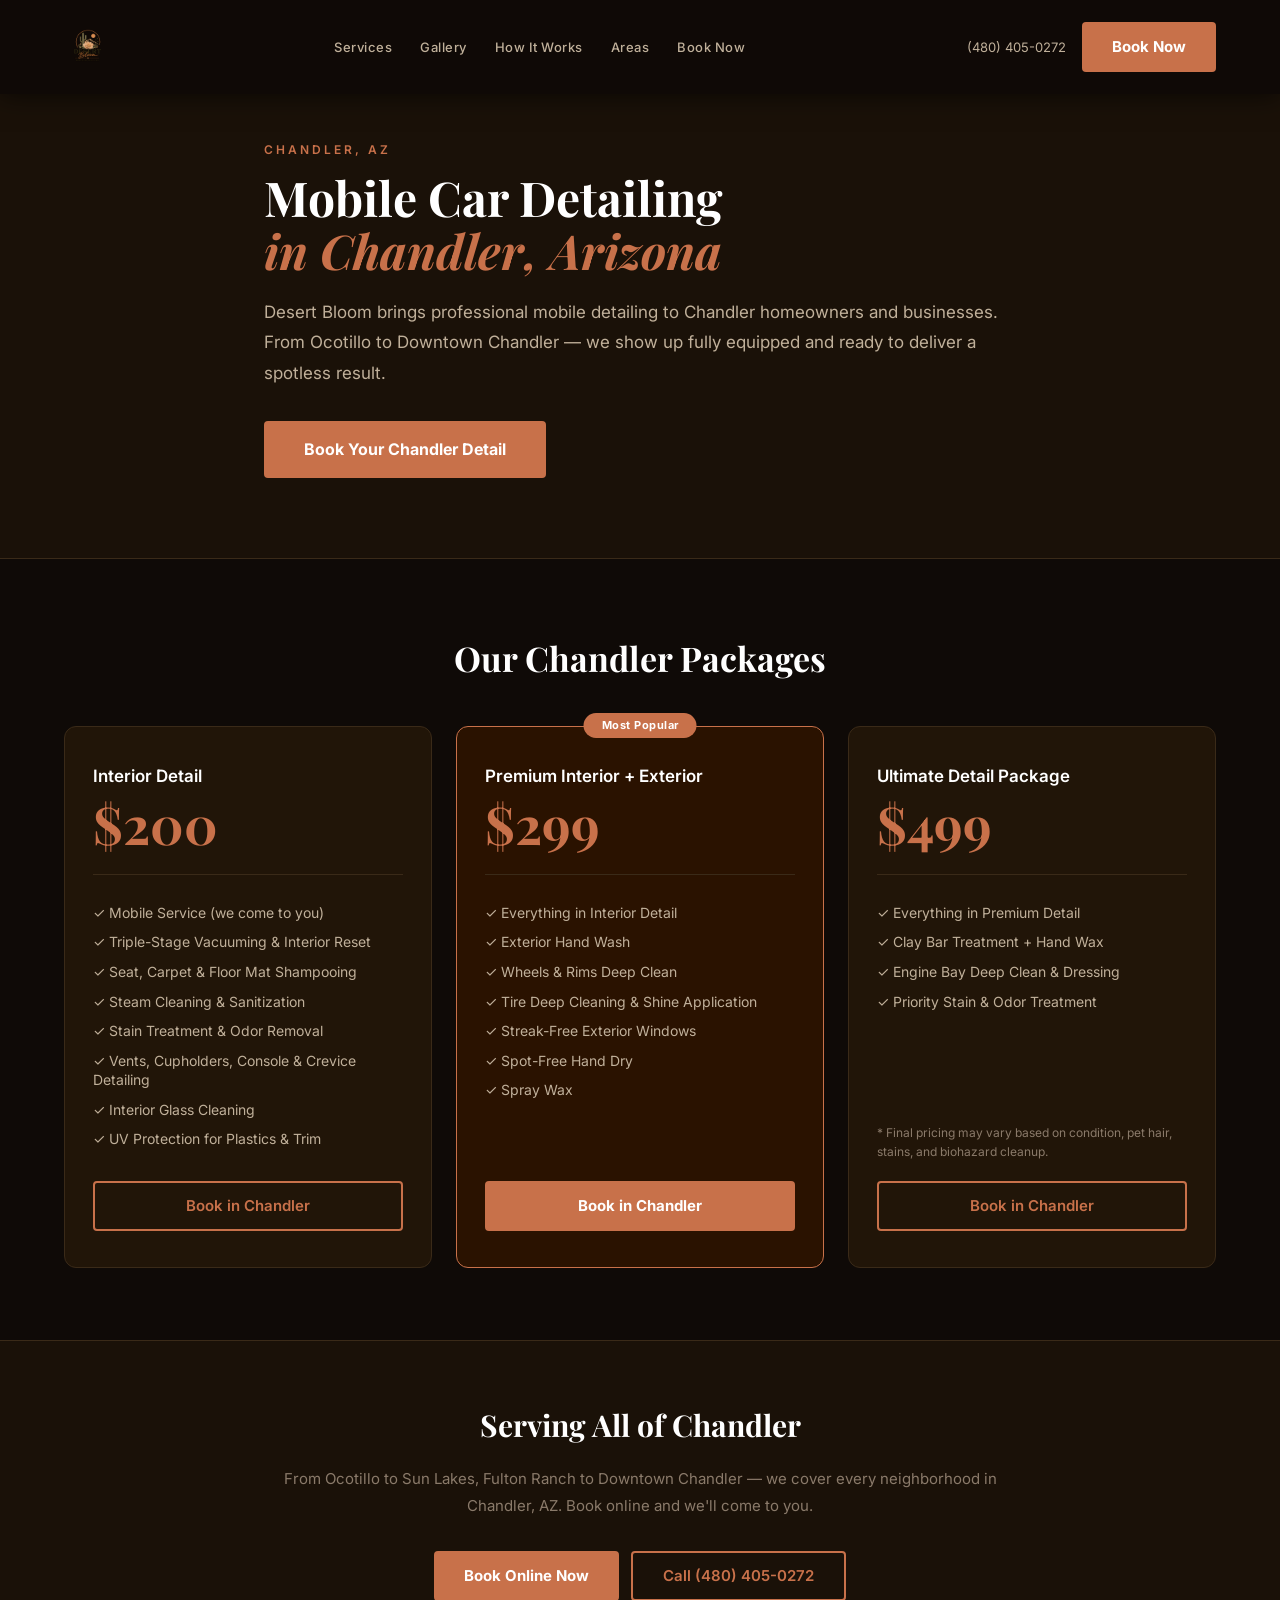
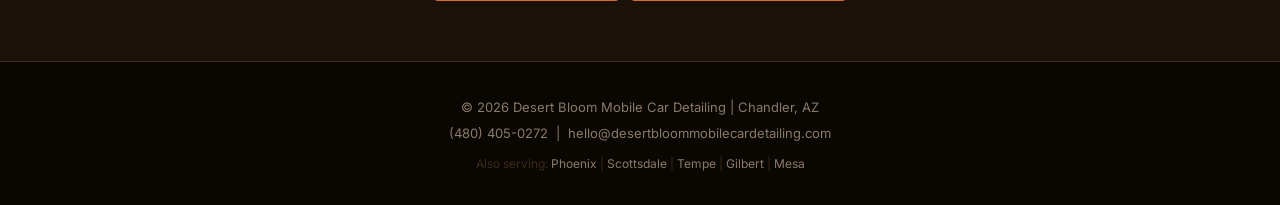
==== chandler.html @ aa16d9a1 "Initial build: Desert Bloom Mobile Car Detailing website Full static site with booking wizard, Supab" ====
<!DOCTYPE html>
<html lang="en">
<head>
  <meta charset="UTF-8">
  <meta name="viewport" content="width=device-width, initial-scale=1.0">
  <title>Mobile Car Detailing Chandler AZ | Desert Bloom Mobile Car Detailing</title>
  <meta name="description" content="Mobile car detailing in Chandler, AZ. Desert Bloom comes to your home or office. Interior, Premium & Ceramic packages starting at $200. Book online today.">
  <link rel="canonical" href="https://desertbloommobilecardetailing.com/chandler">
  <link rel="icon" type="image/png" href="logo.png">
  <link rel="preconnect" href="https://fonts.googleapis.com">
  <link rel="preconnect" href="https://fonts.gstatic.com" crossorigin>
  <link href="https://fonts.googleapis.com/css2?family=Playfair+Display:ital,wght@0,700;1,700&family=Inter:wght@400;500;600;700&display=swap" rel="stylesheet">
  <link rel="stylesheet" href="styles.css">
  <script type="application/ld+json">
  {
    "@context": "https://schema.org",
    "@type": "LocalBusiness",
    "name": "Desert Bloom Mobile Car Detailing",
    "telephone": "+14804050272",
    "email": "hello@desertbloommobilecardetailing.com",
    "url": "https://desertbloommobilecardetailing.com/chandler",
    "description": "Mobile car detailing serving Chandler, AZ. We come to you.",
    "address": { "@type": "PostalAddress", "addressLocality": "Chandler", "addressRegion": "AZ", "addressCountry": "US" },
    "areaServed": "Chandler"
  }
  </script>
</head>
<body>
<nav id="navbar" class="scrolled">
  <div class="nav-container">
    <a href="/" class="logo"><img src="logo.png" alt="Desert Bloom Mobile Car Detailing" class="logo-img"></a>
    <ul class="nav-links">
      <li><a href="/#services">Services</a></li>
      <li><a href="/#gallery">Gallery</a></li>
      <li><a href="/#process">How It Works</a></li>
      <li><a href="/#areas">Areas</a></li>
      <li><a href="/#booking">Book Now</a></li>
    </ul>
    <div class="nav-right">
      <a href="tel:4804050272" class="nav-phone">(480) 405-0272</a>
      <a href="/#booking" class="btn-gold">Book Now</a>
    </div>
    <button class="mobile-menu-btn" id="mobileMenuBtn">&#9776;</button>
  </div>
  <div class="mobile-menu" id="mobileMenu">
    <ul>
      <li><a href="/#services">Services</a></li>
      <li><a href="/#gallery">Gallery</a></li>
      <li><a href="/#booking">Book Now</a></li>
      <li><a href="tel:4804050272">(480) 405-0272</a></li>
    </ul>
  </div>
</nav>

<section style="padding:140px 24px 80px;background:var(--dark);border-bottom:1px solid var(--border);">
  <div class="container" style="max-width:800px;">
    <p class="section-tag">Chandler, AZ</p>
    <h1 style="font-family:var(--serif);font-size:48px;font-weight:700;line-height:1.1;margin-bottom:20px;">Mobile Car Detailing<br><span class="gold"><em>in Chandler, Arizona</em></span></h1>
    <p style="color:var(--lt-gray);font-size:17px;line-height:1.8;margin-bottom:32px;">Desert Bloom brings professional mobile detailing to Chandler homeowners and businesses. From Ocotillo to Downtown Chandler — we show up fully equipped and ready to deliver a spotless result.</p>
    <a href="/#booking" class="btn-gold btn-large">Book Your Chandler Detail</a>
  </div>
</section>

<section style="padding:72px 0;background:var(--black);">
  <div class="container">
    <h2 style="font-family:var(--serif);font-size:34px;text-align:center;margin-bottom:40px;">Our Chandler Packages</h2>
    <div class="packages-grid">
      <div class="package-card">
        <div class="pkg-header"><div class="pkg-name">Interior Detail</div><div class="pkg-price">$200</div></div>
        <ul class="pkg-features">
          <li>✓ Mobile Service (we come to you)</li>
          <li>✓ Triple-Stage Vacuuming &amp; Interior Reset</li>
          <li>✓ Seat, Carpet &amp; Floor Mat Shampooing</li>
          <li>✓ Steam Cleaning &amp; Sanitization</li>
          <li>✓ Stain Treatment &amp; Odor Removal</li>
          <li>✓ Vents, Cupholders, Console &amp; Crevice Detailing</li>
          <li>✓ Interior Glass Cleaning</li>
          <li>✓ UV Protection for Plastics &amp; Trim</li>
        </ul>
        <a href="/#booking" class="btn-outline" style="text-align:center;">Book in Chandler</a>
      </div>
      <div class="package-card featured">
        <div class="popular-badge">Most Popular</div>
        <div class="pkg-header"><div class="pkg-name">Premium Interior + Exterior</div><div class="pkg-price">$299</div></div>
        <ul class="pkg-features">
          <li>✓ Everything in Interior Detail</li>
          <li>✓ Exterior Hand Wash</li>
          <li>✓ Wheels &amp; Rims Deep Clean</li>
          <li>✓ Tire Deep Cleaning &amp; Shine Application</li>
          <li>✓ Streak-Free Exterior Windows</li>
          <li>✓ Spot-Free Hand Dry</li>
          <li>✓ Spray Wax</li>
        </ul>
        <a href="/#booking" class="btn-gold" style="text-align:center;">Book in Chandler</a>
      </div>
      <div class="package-card">
        <div class="pkg-header"><div class="pkg-name">Ultimate Detail Package</div><div class="pkg-price">$499</div></div>
        <ul class="pkg-features">
          <li>✓ Everything in Premium Detail</li>
          <li>✓ Clay Bar Treatment + Hand Wax</li>
          <li>✓ Engine Bay Deep Clean &amp; Dressing</li>
          <li>✓ Priority Stain &amp; Odor Treatment</li>
        </ul>
        <p style="font-size:12px;color:var(--gray);margin:12px 0 20px;line-height:1.6;">* Final pricing may vary based on condition, pet hair, stains, and biohazard cleanup.</p>
        <a href="/#booking" class="btn-outline" style="text-align:center;">Book in Chandler</a>
      </div>
    </div>
  </div>
</section>

<section style="padding:60px 0;background:var(--dark);border-top:1px solid var(--border);">
  <div class="container" style="max-width:800px;text-align:center;">
    <h2 style="font-family:var(--serif);font-size:30px;margin-bottom:16px;">Serving All of Chandler</h2>
    <p style="color:var(--gray);font-size:15px;line-height:1.8;margin-bottom:32px;">From Ocotillo to Sun Lakes, Fulton Ranch to Downtown Chandler — we cover every neighborhood in Chandler, AZ. Book online and we'll come to you.</p>
    <div style="display:flex;gap:12px;justify-content:center;flex-wrap:wrap;">
      <a href="/#booking" class="btn-gold">Book Online Now</a>
      <a href="tel:4804050272" class="btn-outline">Call (480) 405-0272</a>
    </div>
  </div>
</section>

<footer style="background:#0A0703;border-top:1px solid var(--border);padding:32px 0;text-align:center;">
  <div class="container">
    <p style="color:var(--gray);font-size:13px;line-height:2;">
      &copy; <span id="yr"></span> Desert Bloom Mobile Car Detailing | Chandler, AZ<br>
      <a href="tel:4804050272" style="color:var(--gray);text-decoration:none;">(480) 405-0272</a> &nbsp;|&nbsp;
      <a href="mailto:hello@desertbloommobilecardetailing.com" style="color:var(--gray);text-decoration:none;">hello@desertbloommobilecardetailing.com</a>
    </p>
    <p style="color:var(--border);font-size:12px;margin-top:8px;">
      Also serving: <a href="/phoenix" style="color:var(--gray);text-decoration:none;">Phoenix</a> |
      <a href="/scottsdale" style="color:var(--gray);text-decoration:none;">Scottsdale</a> |
      <a href="/tempe" style="color:var(--gray);text-decoration:none;">Tempe</a> |
      <a href="/gilbert" style="color:var(--gray);text-decoration:none;">Gilbert</a> |
      <a href="/mesa" style="color:var(--gray);text-decoration:none;">Mesa</a>
    </p>
  </div>
</footer>
<script>
  document.getElementById('yr').textContent = new Date().getFullYear()
  document.getElementById('mobileMenuBtn')?.addEventListener('click', () => document.getElementById('mobileMenu')?.classList.toggle('open'))
</script>
</body>
</html>
---- styles.css ----
/* ===== RESET & VARIABLES ===== */
*, *::before, *::after { box-sizing: border-box; margin: 0; padding: 0; }

:root {
  --black:    #0F0A07;
  --dark:     #1A1108;
  --card:     #211508;
  --gold:     #C8714A;
  --gold-lt:  #D98B6A;
  --white:    #ffffff;
  --gray:     #8A7A6A;
  --lt-gray:  #C0B09A;
  --border:   #3A2A18;
  --serif:    'Playfair Display', serif;
  --sans:     'Inter', sans-serif;
}

html { scroll-behavior: smooth; }

body {
  background: var(--black);
  color: var(--white);
  font-family: var(--sans);
  line-height: 1.6;
  overflow-x: hidden;
}

.container { max-width: 1200px; margin: 0 auto; padding: 0 24px; }

.seo-hidden {
  position: absolute;
  width: 1px; height: 1px;
  overflow: hidden;
  clip: rect(0,0,0,0);
  white-space: nowrap;
}

/* ===== TYPOGRAPHY ===== */
.gold { color: var(--gold); }

.section-tag {
  color: var(--gold);
  font-size: 12px;
  font-weight: 600;
  letter-spacing: 3px;
  text-transform: uppercase;
  margin-bottom: 12px;
}

.section-header { text-align: center; margin-bottom: 56px; }
.section-header h2 { font-family: var(--serif); font-size: 42px; font-weight: 700; margin-bottom: 14px; }
.section-sub { color: var(--gray); max-width: 580px; margin: 0 auto; font-size: 15px; }

section { padding: 88px 0; }

/* ===== BUTTONS ===== */
.btn-gold {
  display: inline-block;
  background: var(--gold);
  color: var(--white);
  padding: 13px 30px;
  border-radius: 4px;
  font-weight: 700;
  font-family: var(--sans);
  font-size: 15px;
  text-decoration: none;
  border: none;
  cursor: pointer;
  transition: background 0.2s, transform 0.15s;
}
.btn-gold:hover { background: var(--gold-lt); transform: translateY(-1px); }

.btn-outline {
  display: inline-block;
  border: 2px solid var(--gold);
  color: var(--gold);
  padding: 11px 30px;
  border-radius: 4px;
  font-weight: 600;
  font-size: 15px;
  text-decoration: none;
  transition: background 0.2s, color 0.2s;
}
.btn-outline:hover { background: var(--gold); color: var(--white); }

.btn-large { padding: 16px 40px; font-size: 16px; }

/* ===== NAVBAR ===== */
#navbar {
  position: fixed; top: 0; left: 0; right: 0; z-index: 1000;
  background: transparent;
  transition: background 0.3s, backdrop-filter 0.3s, box-shadow 0.3s;
}
#navbar.scrolled {
  background: rgba(15,10,7,0.96);
  backdrop-filter: blur(8px);
  box-shadow: 0 2px 24px rgba(0,0,0,0.6);
}

.nav-container {
  max-width: 1200px; margin: 0 auto;
  padding: 22px 24px;
  display: flex; align-items: center; gap: 32px;
}

.logo { display: flex; align-items: center; }
.logo-img { height: 48px; width: auto; object-fit: contain; display: block; }

.nav-links { display: flex; list-style: none; gap: 28px; margin: 0 auto; }
.nav-links a { color: var(--lt-gray); text-decoration: none; font-size: 13px; font-weight: 500; letter-spacing: 0.5px; transition: color 0.2s; }
.nav-links a:hover { color: var(--gold); }

.nav-right { display: flex; align-items: center; gap: 16px; white-space: nowrap; }
.nav-phone { color: var(--lt-gray); text-decoration: none; font-size: 13px; transition: color 0.2s; }
.nav-phone:hover { color: var(--gold); }

.mobile-menu-btn { display: none; background: none; border: none; color: var(--white); font-size: 22px; cursor: pointer; margin-left: auto; }

.mobile-menu { display: none; background: var(--dark); padding: 20px 24px; border-top: 1px solid var(--border); }
.mobile-menu.open { display: block; }
.mobile-menu ul { list-style: none; display: flex; flex-direction: column; gap: 18px; }
.mobile-menu a { color: var(--lt-gray); text-decoration: none; font-size: 15px; transition: color 0.2s; }
.mobile-menu a:hover { color: var(--gold); }

/* ===== HERO ===== */
#hero {
  min-height: 100vh;
  display: flex; align-items: center;
  position: relative;
  background: url('photos/cover-photo-main.png') center/cover no-repeat;
  padding: 120px 24px 80px;
}
.hero-overlay {
  position: absolute; inset: 0;
  background: linear-gradient(135deg, rgba(0,0,0,0.90) 0%, rgba(0,0,0,0.58) 100%);
}
.hero-content { position: relative; z-index: 1; max-width: 700px; margin: 0 auto; text-align: center; }
.hero-tag { color: var(--gold); font-size: 12px; font-weight: 600; letter-spacing: 3px; text-transform: uppercase; margin-bottom: 20px; }
.hero-content h1 { font-family: var(--serif); font-size: 66px; font-weight: 700; line-height: 1.08; margin-bottom: 24px; }
.hero-sub { color: var(--lt-gray); font-size: 18px; line-height: 1.7; margin-bottom: 40px; max-width: 560px; margin-left: auto; margin-right: auto; }
.hero-ctas { display: flex; gap: 16px; justify-content: center; flex-wrap: wrap; }

/* ===== STATS BAR ===== */
.stats-bar {
  background: var(--dark);
  border-top: 1px solid var(--border);
  border-bottom: 1px solid var(--border);
  padding: 22px 24px;
  display: flex; justify-content: center; gap: 56px; flex-wrap: wrap;
}
.stat { display: flex; align-items: center; gap: 10px; font-size: 14px; font-weight: 500; color: var(--lt-gray); }

/* ===== PACKAGES ===== */
#services { background: var(--black); }

.packages-grid { display: grid; grid-template-columns: repeat(3, 1fr); gap: 24px; }

.package-card {
  background: var(--card);
  border: 1px solid var(--border);
  border-radius: 12px;
  padding: 36px 28px;
  display: flex; flex-direction: column;
  position: relative;
  transition: border-color 0.2s, transform 0.2s;
}
.package-card:hover { border-color: var(--gold); transform: translateY(-4px); }
.package-card.featured { border-color: var(--gold); background: #2A1200; }

.popular-badge {
  position: absolute; top: -14px; left: 50%; transform: translateX(-50%);
  background: var(--gold); color: var(--white);
  font-size: 11px; font-weight: 700; padding: 4px 18px; border-radius: 20px;
  white-space: nowrap; letter-spacing: 0.5px;
}

.pkg-header { margin-bottom: 28px; padding-bottom: 24px; border-bottom: 1px solid var(--border); }
.pkg-name { font-size: 17px; font-weight: 600; margin-bottom: 8px; }
.pkg-price { font-family: var(--serif); font-size: 52px; font-weight: 700; color: var(--gold); line-height: 1; }

.pkg-features { list-style: none; flex: 1; display: flex; flex-direction: column; gap: 10px; margin-bottom: 32px; }
.pkg-features li { font-size: 14px; color: var(--lt-gray); line-height: 1.4; }

/* ===== ADD-ONS ===== */
#addons { background: var(--dark); }

.addons-grid { display: grid; grid-template-columns: repeat(4, 1fr); gap: 14px; }

.addon-card {
  background: var(--card); border: 1px solid var(--border);
  border-radius: 8px; padding: 20px;
  transition: border-color 0.2s;
}
.addon-card:hover { border-color: var(--gold); }
.addon-name { font-size: 13px; font-weight: 600; margin-bottom: 4px; }
.addon-price { color: var(--gold); font-weight: 700; font-size: 20px; margin-bottom: 8px; }
.addon-desc { font-size: 12px; color: var(--gray); line-height: 1.5; }

.addons-category { margin-bottom: 40px; }
.addons-category:last-child { margin-bottom: 0; }
.addons-cat-label {
  font-size: 11px; font-weight: 700; letter-spacing: 2px; text-transform: uppercase;
  color: var(--gold); border-bottom: 1px solid var(--border); padding-bottom: 10px; margin-bottom: 16px;
}

/* ===== PROCESS ===== */
#process { background: var(--black); }

.steps-grid { display: grid; grid-template-columns: repeat(4, 1fr); gap: 32px; }

.step { text-align: center; }
.step-num { font-family: var(--serif); font-size: 68px; font-weight: 700; color: var(--gold); opacity: 0.22; line-height: 1; margin-bottom: 16px; }
.step h3 { font-size: 17px; font-weight: 600; margin-bottom: 10px; }
.step p { font-size: 14px; color: var(--gray); line-height: 1.7; }

/* ===== GALLERY ===== */
#gallery { background: var(--dark); }

.gallery-grid { display: grid; grid-template-columns: repeat(3, 1fr); gap: 10px; }

.gallery-item { border-radius: 8px; overflow: hidden; aspect-ratio: 4/3; }
.gallery-item img { width: 100%; height: 100%; object-fit: cover; transition: transform 0.4s ease; display: block; }
.gallery-item:hover img { transform: scale(1.06); }

/* ===== BEFORE / AFTER ===== */
#before-after { background: var(--black); }

.ba-grid { display: grid; grid-template-columns: 1fr 1fr; gap: 28px; }

.ba-card-label {
  font-size: 12px; font-weight: 600; letter-spacing: 2px; text-transform: uppercase;
  color: var(--gold); margin-bottom: 12px;
}

.ba-slider {
  position: relative; overflow: hidden; border-radius: 10px;
  cursor: col-resize; user-select: none; touch-action: none;
  aspect-ratio: 3/4; border: 1px solid var(--border);
}

.ba-after, .ba-before { display: block; width: 100%; height: 100%; object-fit: cover; pointer-events: none; }
.ba-before { position: absolute; top: 0; left: 0; clip-path: inset(0 50% 0 0); transition: clip-path 0s; }

.ba-handle {
  position: absolute; top: 0; left: 50%; transform: translateX(-50%);
  width: 3px; height: 100%; background: rgba(255,255,255,0.9);
  display: flex; flex-direction: column; align-items: center; justify-content: center;
  pointer-events: none;
}

.ba-handle-btn {
  width: 40px; height: 40px; border-radius: 50%; background: var(--white);
  display: flex; align-items: center; justify-content: center;
  color: var(--black); box-shadow: 0 2px 12px rgba(0,0,0,0.4); flex-shrink: 0;
}

.ba-tag {
  position: absolute; bottom: 14px;
  font-size: 11px; font-weight: 700; letter-spacing: 2px;
  padding: 5px 12px; border-radius: 4px; pointer-events: none;
}
.ba-tag.before { left: 14px; background: rgba(0,0,0,0.6); color: var(--white); }
.ba-tag.after  { right: 14px; background: var(--gold); color: var(--white); }

@media (max-width: 768px) { .ba-grid { grid-template-columns: 1fr; gap: 24px; } }

/* ===== SERVICE AREAS ===== */
#areas { background: var(--black); }

.areas-grid { display: grid; grid-template-columns: repeat(5, 1fr); gap: 14px; }

.area-item {
  background: var(--card); border: 1px solid var(--border);
  border-radius: 8px; padding: 18px 16px;
  text-align: center; font-size: 14px; font-weight: 500;
  transition: border-color 0.2s, color 0.2s;
}
.area-item:hover { border-color: var(--gold); color: var(--gold); }

/* ===== BOOKING WIZARD ===== */
#booking { background: var(--dark); }
#booking .container { max-width: 860px; }

.wiz-wrap { border-radius: 12px; border: 1px solid var(--border); }

.wiz-header {
  background: var(--black); padding: 24px 32px;
  display: flex; align-items: center; justify-content: space-between;
  border-bottom: 1px solid var(--border); border-radius: 12px 12px 0 0;
}
.wiz-step-num { font-size: 11px; font-weight: 600; letter-spacing: 2px; color: var(--gray); text-transform: uppercase; margin-bottom: 4px; }
.wiz-step-name { font-family: var(--serif); font-size: 26px; font-weight: 700; color: var(--white); }
.wiz-header-right { text-align: right; }
.wiz-total-label { font-size: 11px; font-weight: 600; letter-spacing: 2px; color: var(--gray); text-transform: uppercase; margin-bottom: 4px; }
.wiz-total-val { font-family: var(--serif); font-size: 28px; font-weight: 700; color: var(--gold); }

.wiz-progress {
  background: var(--black); border-bottom: 2px solid var(--border);
  padding: 0 32px; display: flex; align-items: center; height: 48px;
}
.wiz-prog-item { display: flex; align-items: center; gap: 7px; }
.wiz-dot { width: 8px; height: 8px; border-radius: 50%; background: var(--border); flex-shrink: 0; transition: background 0.2s; }
.wiz-prog-item.active .wiz-dot,
.wiz-prog-item.done .wiz-dot { background: var(--gold); }
.wiz-prog-label { font-size: 11px; font-weight: 600; letter-spacing: 1.5px; color: var(--gray); }
.wiz-prog-item.active .wiz-prog-label,
.wiz-prog-item.done .wiz-prog-label { color: var(--gold); }
.wiz-prog-line { flex: 1; height: 1px; background: var(--border); margin: 0 12px; }

.wiz-body { background: var(--card); padding: 40px 32px; min-height: 380px; }

.wiz-footer {
  background: var(--black); border-top: 1px solid var(--border);
  padding: 16px 24px; display: grid; grid-template-columns: 1fr auto 1fr;
  align-items: center; gap: 12px; position: sticky; bottom: 0; z-index: 20;
  border-radius: 0 0 12px 12px;
}
.wiz-btn-back { justify-self: start; }
.wiz-btn-next { justify-self: end; }
.wiz-btn-back {
  background: transparent; border: 1px solid var(--border); color: var(--gray);
  padding: 10px 24px; border-radius: 50px; font-size: 14px; font-weight: 500;
  cursor: pointer; font-family: var(--sans); transition: all 0.2s;
}
.wiz-btn-back:hover { border-color: var(--gold); color: var(--gold); }
.wiz-btn-next {
  background: var(--gold); color: var(--white); border: none;
  padding: 12px 36px; border-radius: 50px; font-size: 14px; font-weight: 700;
  cursor: pointer; font-family: var(--sans); transition: background 0.2s;
}
.wiz-btn-next:hover { background: var(--gold-lt); }
.wiz-btn-next:disabled { opacity: 0.6; cursor: not-allowed; }

.wiz-footer-subtotal { text-align: center; justify-self: center; }
.wiz-footer-subtotal-label { font-size: 9px; font-weight: 600; letter-spacing: 1.5px; color: var(--gray); text-transform: uppercase; margin-bottom: 2px; }
.wiz-footer-subtotal-val { font-family: var(--serif); font-size: 20px; font-weight: 700; color: var(--gold); line-height: 1; }

/* Wizard content */
.wiz-section { margin-bottom: 40px; }
.wiz-section:last-child { margin-bottom: 0; }
.wiz-section-tag { font-size: 11px; font-weight: 600; letter-spacing: 2px; color: var(--gold); text-transform: uppercase; margin-bottom: 8px; }
.wiz-heading { font-family: var(--serif); font-size: 30px; font-weight: 700; color: var(--white); margin-bottom: 8px; line-height: 1.2; }
.wiz-em { color: var(--gold); font-style: italic; }
.wiz-sub { color: var(--gray); font-size: 14px; margin-bottom: 24px; line-height: 1.6; }

/* Packages */
.wiz-packages { display: grid; grid-template-columns: repeat(3, 1fr); gap: 14px; margin-top: 16px; }
.wiz-pkg-card {
  border: 1px solid var(--border); border-radius: 10px; padding: 20px;
  cursor: pointer; transition: border-color 0.2s, background 0.2s;
  position: relative; background: var(--dark);
}
.wiz-pkg-card:hover { border-color: var(--gold); }
.wiz-pkg-card.selected { border-color: var(--gold); background: rgba(200,113,74,0.06); }
.wiz-popular-badge {
  position: absolute; top: -1px; right: 16px;
  background: var(--gold); color: var(--white);
  font-size: 10px; font-weight: 700; padding: 3px 10px;
  border-radius: 0 0 6px 6px; letter-spacing: 0.5px; text-transform: uppercase;
}
.wiz-pkg-top { display: flex; justify-content: space-between; align-items: flex-start; margin-bottom: 10px; }
.wiz-pkg-name { font-weight: 700; font-size: 14px; color: var(--white); margin-bottom: 3px; }
.wiz-pkg-dur { font-size: 11px; color: var(--gray); text-transform: uppercase; letter-spacing: 0.5px; }
.wiz-pkg-price { font-family: var(--serif); font-size: 28px; font-weight: 700; color: var(--gold); white-space: nowrap; }
.wiz-pkg-desc { font-size: 12px; color: var(--gray); line-height: 1.5; }

/* Add-ons */
.wiz-addon-cat { font-size: 10px; font-weight: 700; letter-spacing: 2px; text-transform: uppercase; color: var(--gold); border-bottom: 1px solid var(--border); padding-bottom: 8px; margin: 16px 0 8px; }
.wiz-addon-cat:first-child { margin-top: 0; }
.wiz-addons { margin-top: 16px; display: flex; flex-direction: column; gap: 8px; }
.wiz-addon {
  display: flex; align-items: center; gap: 14px; padding: 12px 16px;
  border: 1px solid var(--border); border-radius: 8px; cursor: pointer;
  transition: border-color 0.2s, background 0.2s; background: var(--dark);
}
.wiz-addon:hover { border-color: var(--gold); }
.wiz-addon.selected { border-color: var(--gold); background: rgba(200,113,74,0.05); }
.wiz-addon-toggle { width: 28px; height: 28px; border-radius: 50%; border: 1.5px solid var(--border); display: flex; align-items: center; justify-content: center; font-size: 15px; font-weight: 700; color: var(--gray); flex-shrink: 0; transition: all 0.2s; }
.wiz-addon-toggle.active { border-color: var(--gold); background: var(--gold); color: var(--white); }
.wiz-addon-info { flex: 1; }
.wiz-addon-name { font-size: 14px; font-weight: 600; color: var(--white); margin-bottom: 2px; }
.wiz-addon-desc { font-size: 12px; color: var(--gray); }
.wiz-addon-price { font-size: 15px; font-weight: 700; color: var(--gold); white-space: nowrap; }
.wiz-addon-each { font-size: 11px; font-weight: 400; opacity: 0.7; }
.wiz-addon-right { display: flex; flex-direction: column; align-items: flex-end; gap: 6px; flex-shrink: 0; }
.wiz-qty-ctrl { display: flex; align-items: center; gap: 8px; }
.wiz-qty-btn { width: 28px; height: 28px; border-radius: 50%; border: 1px solid var(--border); background: var(--dark); color: var(--white); font-size: 16px; line-height: 1; cursor: pointer; display: flex; align-items: center; justify-content: center; transition: border-color 0.2s, background 0.2s; }
.wiz-qty-btn:hover:not(:disabled) { border-color: var(--gold); background: rgba(200,113,74,0.1); }
.wiz-qty-btn:disabled { opacity: 0.3; cursor: not-allowed; }
.wiz-qty-num { font-size: 15px; font-weight: 700; color: var(--white); min-width: 20px; text-align: center; }

/* Calendar */
.wiz-cal-wrap { display: flex; gap: 32px; align-items: flex-start; margin-top: 20px; }
.wiz-cal { background: var(--dark); border: 1px solid var(--border); border-radius: 10px; padding: 20px; min-width: 300px; }
.cal-nav { display: flex; align-items: center; justify-content: space-between; margin-bottom: 16px; }
.cal-nav-btn { background: transparent; border: 1px solid var(--border); color: var(--gray); width: 30px; height: 30px; border-radius: 6px; cursor: pointer; font-size: 20px; line-height: 1; display: flex; align-items: center; justify-content: center; transition: all 0.2s; }
.cal-nav-btn:hover { border-color: var(--gold); color: var(--gold); }
.cal-month-label { font-weight: 600; font-size: 15px; color: var(--white); }
.cal-grid { display: grid; grid-template-columns: repeat(7, 1fr); gap: 4px; }
.cal-dow { font-size: 11px; font-weight: 600; color: var(--gray); text-align: center; padding: 4px 0; }
.cal-cell { aspect-ratio: 1; display: flex; align-items: center; justify-content: center; border-radius: 6px; font-size: 13px; transition: all 0.15s; }
.cal-cell.available { color: var(--white); cursor: pointer; }
.cal-cell.available:hover { background: rgba(200,113,74,0.15); color: var(--gold); }
.cal-cell.selected { background: var(--gold); color: var(--white); font-weight: 700; }
.cal-cell.past { color: var(--border); cursor: default; }
.cal-note { font-size: 13px; color: var(--gray); line-height: 1.7; max-width: 200px; }

/* Time slots */
.wiz-slots { display: grid; grid-template-columns: repeat(4, 1fr); gap: 10px; margin-top: 20px; }
.wiz-slot { border: 1px solid var(--border); border-radius: 8px; padding: 14px 10px; text-align: center; cursor: pointer; background: var(--dark); transition: all 0.15s; }
.wiz-slot.available:hover { border-color: var(--gold); }
.wiz-slot.selected { border-color: var(--gold); background: rgba(200,113,74,0.08); }
.wiz-slot.past   { opacity: 0.3; cursor: not-allowed; pointer-events: none; }
.wiz-slot.booked { opacity: 0.4; cursor: not-allowed; pointer-events: none; border-color: #ef4444; }
.wiz-slot.booked .slot-status { color: #ef4444; }
.slot-time { font-size: 14px; font-weight: 600; color: var(--white); margin-bottom: 3px; }
.slot-status { font-size: 10px; letter-spacing: 1px; color: var(--gray); text-transform: uppercase; }
.wiz-slot.selected .slot-status { color: var(--gold); }

/* Details form */
.wiz-details-form { margin-top: 8px; }
.wiz-details-group { display: grid; grid-template-columns: 44px 1fr; gap: 0 16px; padding: 24px 0; border-bottom: 1px solid var(--border); }
.wiz-details-group:first-child { padding-top: 0; }
.wiz-details-num { font-family: var(--serif); font-size: 22px; font-weight: 700; color: var(--gold); padding-top: 2px; }
.wiz-details-title { font-size: 16px; font-weight: 700; color: var(--white); margin-bottom: 18px; }
.wiz-fields-row { display: grid; grid-template-columns: 1fr 1fr; gap: 20px; margin-bottom: 20px; }
.wiz-fields-row:last-child { margin-bottom: 0; }
.wiz-fields-3 { grid-template-columns: 1fr 1fr 1fr; }
.wiz-field { display: flex; flex-direction: column; gap: 6px; }
.wiz-field label { font-size: 11px; font-weight: 600; letter-spacing: 1.5px; color: var(--gray); text-transform: uppercase; }
.wiz-optional { text-transform: none; letter-spacing: 0; font-weight: 400; }
.wiz-field input { background: transparent; border: none; border-bottom: 1px solid var(--border); color: var(--white); font-size: 15px; font-family: var(--sans); padding: 8px 0; outline: none; transition: border-color 0.2s; width: 100%; }
.wiz-field input:focus { border-bottom-color: var(--gold); }
.wiz-field input::placeholder { color: var(--border); }

/* Order summary */
.wiz-order-summary { margin-top: 28px; padding-top: 24px; border-top: 1px solid var(--border); }
.wiz-summary-label { font-size: 11px; font-weight: 600; letter-spacing: 2px; color: var(--gold); text-transform: uppercase; margin-bottom: 14px; }
.wiz-summary-lines { display: flex; flex-direction: column; gap: 10px; margin-bottom: 16px; }
.wiz-summary-line { display: flex; justify-content: space-between; font-size: 14px; color: var(--gray); }
.wiz-summary-line.datetime { color: var(--lt-gray); }
.wiz-summary-total { display: flex; justify-content: space-between; align-items: center; padding-top: 16px; border-top: 1px solid var(--border); }
.wiz-summary-total > span:first-child { font-size: 11px; font-weight: 700; letter-spacing: 2px; color: var(--gray); text-transform: uppercase; }
.wiz-summary-total-val { font-family: var(--serif); font-size: 36px; font-weight: 700; color: var(--gold); }

/* Success */
.wiz-success { text-align: center; padding: 48px 24px; }
.wiz-success-icon { width: 64px; height: 64px; border-radius: 50%; background: rgba(200,113,74,0.1); border: 2px solid var(--gold); color: var(--gold); font-size: 26px; display: flex; align-items: center; justify-content: center; margin: 0 auto 20px; }

/* Wizard responsive */
@media (max-width: 768px) {
  .wiz-header { padding: 18px 20px; }
  .wiz-step-name { font-size: 22px; }
  .wiz-body { padding: 28px 20px; }
  .wiz-footer { padding: 16px 20px; }
  .wiz-progress { padding: 0 20px; }
  .wiz-prog-label { display: none; }
  .wiz-packages { grid-template-columns: 1fr; }
  .wiz-slots { grid-template-columns: repeat(3, 1fr); }
  .wiz-cal-wrap { flex-direction: column; }
  .cal-note { max-width: 100%; }
  .wiz-fields-row { grid-template-columns: 1fr; gap: 16px; }
  .wiz-fields-3 { grid-template-columns: 1fr 1fr; }
  .wiz-details-group { grid-template-columns: 36px 1fr; }
  .wiz-heading { font-size: 24px; }
}

@media (max-width: 480px) {
  .wiz-slots { grid-template-columns: repeat(2, 1fr); }
  .wiz-total-val { font-size: 22px; }
  .wiz-fields-3 { grid-template-columns: 1fr; }
}

/* ===== VEHICLE SIZE CARDS ===== */
.wiz-vehicle-grid { display: grid; grid-template-columns: 1fr 1fr; gap: 12px; margin-top: 16px; }
.wiz-vehicle-card { display: flex; align-items: center; gap: 14px; padding: 16px 20px; border: 1px solid var(--border); border-radius: 10px; cursor: pointer; background: var(--dark); transition: border-color 0.2s, background 0.2s; }
.wiz-vehicle-card:hover  { border-color: var(--gold); }
.wiz-vehicle-card.selected { border-color: var(--gold); background: rgba(200,113,74,0.06); }
.wiz-vehicle-radio { width: 18px; height: 18px; border-radius: 50%; border: 1.5px solid var(--border); flex-shrink: 0; position: relative; transition: border-color 0.2s; }
.wiz-vehicle-radio::after { content: ''; position: absolute; top: 50%; left: 50%; transform: translate(-50%,-50%); width: 8px; height: 8px; border-radius: 50%; background: transparent; transition: background 0.2s; }
.wiz-vehicle-radio.active            { border-color: var(--gold); }
.wiz-vehicle-radio.active::after     { background: var(--gold); }
.wiz-vehicle-info    { flex: 1; min-width: 0; }
.wiz-vehicle-name    { font-size: 14px; font-weight: 700; color: var(--white); margin-bottom: 3px; }
.wiz-vehicle-desc    { font-size: 12px; color: var(--gray); line-height: 1.4; }
.wiz-vehicle-price   { font-size: 15px; font-weight: 700; color: var(--gold); white-space: nowrap; }

/* ===== STICKY BOOK NOW BUTTON ===== */
.sticky-book { position: fixed; z-index: 998; opacity: 0; pointer-events: none; transform: translateY(14px); transition: opacity 0.3s ease, transform 0.3s ease, box-shadow 0.2s; text-decoration: none; }
.sticky-book.show { opacity: 1; pointer-events: auto; transform: translateY(0); }

@media (max-width: 768px) {
  .sticky-book { bottom: 16px; left: 16px; right: 16px; text-align: center; border-radius: 12px; padding: 16px 24px; font-size: 16px; box-shadow: 0 6px 32px rgba(200,113,74,0.45); }
}
@media (min-width: 769px) {
  .sticky-book { bottom: 28px; right: 28px; border-radius: 50px; padding: 14px 32px; box-shadow: 0 6px 28px rgba(200,113,74,0.4); }
}

/* ===== CONTACT ===== */
#contact { background: var(--black); border-top: 1px solid var(--border); }

.contact-grid { display: grid; grid-template-columns: 1fr 1fr; gap: 80px; align-items: center; }
.contact-info h2 { font-family: var(--serif); font-size: 40px; margin-bottom: 36px; }
.contact-item { display: flex; gap: 16px; align-items: flex-start; margin-bottom: 24px; }
.contact-item span { font-size: 20px; margin-top: 2px; }
.contact-label { font-size: 10px; font-weight: 600; color: var(--gold); text-transform: uppercase; letter-spacing: 1.5px; margin-bottom: 4px; }
.contact-item a { color: var(--lt-gray); text-decoration: none; font-size: 15px; transition: color 0.2s; }
.contact-item a:hover { color: var(--gold); }
.contact-item p { color: var(--lt-gray); font-size: 15px; }

.contact-cta-box { background: var(--card); border: 1px solid var(--border); border-radius: 12px; padding: 48px; text-align: center; }
.contact-cta-box h3 { font-family: var(--serif); font-size: 28px; margin-bottom: 14px; }
.contact-cta-box p { color: var(--gray); font-size: 15px; margin-bottom: 32px; line-height: 1.7; }
.contact-cta-box .btn-gold,
.contact-cta-box .btn-outline { display: block; margin-bottom: 12px; text-align: center; }

/* ===== FOOTER ===== */
footer { background: #0A0703; border-top: 1px solid var(--border); padding: 64px 0 0; }

.footer-grid { display: grid; grid-template-columns: 2fr 1fr 1fr 1fr; gap: 48px; padding-bottom: 48px; }

.footer-brand .logo-img { height: 40px; }
.footer-brand p { color: var(--gray); font-size: 14px; line-height: 1.7; margin-top: 16px; max-width: 260px; }

.footer-links h4,
.footer-contact h4 { font-size: 11px; font-weight: 600; color: var(--gold); text-transform: uppercase; letter-spacing: 1.5px; margin-bottom: 20px; }

.footer-links ul { list-style: none; display: flex; flex-direction: column; gap: 10px; }
.footer-links a { color: var(--gray); text-decoration: none; font-size: 14px; transition: color 0.2s; }
.footer-links a:hover { color: var(--gold); }
.footer-links li { color: var(--gray); font-size: 14px; }

.footer-contact a { color: var(--gray); text-decoration: none; font-size: 14px; display: block; margin-bottom: 8px; transition: color 0.2s; }
.footer-contact a:hover { color: var(--gold); }
.footer-contact p { color: var(--gray); font-size: 14px; }

.footer-bottom { border-top: 1px solid var(--border); padding: 24px 0; text-align: center; }
.footer-bottom p { color: var(--gray); font-size: 12px; line-height: 1.9; }

/* ===== SCROLL ANIMATION ===== */
.fade-up { opacity: 0; transform: translateY(28px) scale(0.98); transition: opacity 0.55s ease, transform 0.55s ease; }
.fade-up.visible { opacity: 1; transform: translateY(0) scale(1); }

/* ===== ANIMATIONS ===== */
@keyframes heroSlideDown {
  from { opacity: 0; transform: translateY(-18px); }
  to   { opacity: 1; transform: translateY(0); }
}
@keyframes wizStepIn {
  from { opacity: 0; transform: translateY(10px); }
  to   { opacity: 1; transform: translateY(0); }
}
@keyframes handlePulse {
  0%, 100% { box-shadow: 0 2px 12px rgba(0,0,0,0.4); }
  50%       { box-shadow: 0 2px 24px rgba(200,113,74,0.4), 0 0 0 4px rgba(200,113,74,0.1); }
}

.hero-tag        { opacity: 0; animation: heroSlideDown 0.6s ease 0.1s forwards; }
.hero-content h1 { opacity: 0; animation: heroSlideDown 0.7s ease 0.25s forwards; }
.hero-sub        { opacity: 0; animation: heroSlideDown 0.7s ease 0.4s forwards; }
.hero-ctas       { opacity: 0; animation: heroSlideDown 0.7s ease 0.55s forwards; }

.package-card:hover { box-shadow: 0 8px 40px rgba(200,113,74,0.1); }
.btn-gold:hover     { box-shadow: 0 4px 24px rgba(200,113,74,0.35); }

.ba-handle-btn { animation: handlePulse 2.8s ease-in-out infinite; }
.wiz-body { animation: wizStepIn 0.3s ease; }

/* ===== ADDRESS AUTOCOMPLETE ===== */
.wiz-field-addr { position: relative; }
.wiz-addr-suggestions { display: none; position: absolute; top: calc(100% + 2px); left: 0; right: 0; background: var(--card); border: 1px solid var(--gold); border-radius: 8px; z-index: 200; max-height: 220px; overflow-y: auto; box-shadow: 0 8px 24px rgba(0,0,0,0.4); }
.wiz-addr-option { padding: 11px 14px; font-size: 13px; color: var(--lt-gray); cursor: pointer; border-bottom: 1px solid var(--border); line-height: 1.4; transition: background 0.15s, color 0.15s; }
.wiz-addr-option:last-child { border-bottom: none; }
.wiz-addr-option:hover { background: rgba(200,113,74,0.12); color: var(--white); }

/* ===== RESPONSIVE ===== */
@media (max-width: 1024px) {
  .addons-grid { grid-template-columns: repeat(3, 1fr); }
  .footer-grid { grid-template-columns: 1fr 1fr; }
}

@media (max-width: 768px) {
  .nav-links, .nav-right { display: none; }
  .mobile-menu-btn { display: block; }
  .nav-container { padding: 16px 20px; }
  .logo-img { height: 40px; }
  section { padding: 60px 0; }
  .section-header { margin-bottom: 36px; }
  .section-header h2 { font-size: 30px; }
  .container { padding: 0 16px; }
  #hero { padding: 100px 16px 60px; }
  .hero-content h1 { font-size: 36px; }
  .hero-sub { font-size: 16px; }
  .hero-ctas { flex-direction: column; align-items: center; }
  .hero-ctas .btn-gold,
  .hero-ctas .btn-outline { width: 100%; max-width: 320px; text-align: center; padding: 16px; font-size: 16px; }
  .stats-bar { gap: 20px; padding: 18px 16px; flex-wrap: wrap; justify-content: space-around; }
  .packages-grid { grid-template-columns: 1fr; gap: 32px; }
  .package-card { padding: 28px 20px; }
  .pkg-price { font-size: 44px; }
  .addons-grid { grid-template-columns: repeat(2, 1fr); gap: 12px; }
  .addon-card { padding: 16px; }
  .steps-grid { grid-template-columns: repeat(2, 1fr); gap: 24px; }
  .step-num { font-size: 52px; }
  .gallery-grid { grid-template-columns: repeat(2, 1fr); gap: 8px; }
  .areas-grid { grid-template-columns: repeat(2, 1fr); gap: 10px; }
  .contact-grid { grid-template-columns: 1fr; gap: 36px; }
  .contact-info h2 { font-size: 32px; margin-bottom: 24px; }
  .contact-cta-box { padding: 32px 20px; }
  .footer-grid { grid-template-columns: 1fr 1fr; gap: 28px; }
}

@media (max-width: 480px) {
  .hero-content h1 { font-size: 30px; }
  .section-header h2 { font-size: 26px; }
  .addons-grid { grid-template-columns: 1fr; }
  .steps-grid { grid-template-columns: 1fr; }
  .step { display: flex; align-items: flex-start; gap: 16px; text-align: left; }
  .step-num { font-size: 36px; min-width: 48px; opacity: 0.22; }
  .gallery-grid { grid-template-columns: 1fr; }
  .footer-grid { grid-template-columns: 1fr; gap: 28px; }
  footer { padding: 48px 0 0; }
  .btn-gold, .btn-outline { display: block; text-align: center; width: 100%; }
  .stats-bar { display: grid; grid-template-columns: 1fr 1fr; gap: 16px; }
  .wiz-vehicle-grid { grid-template-columns: 1fr; }
}
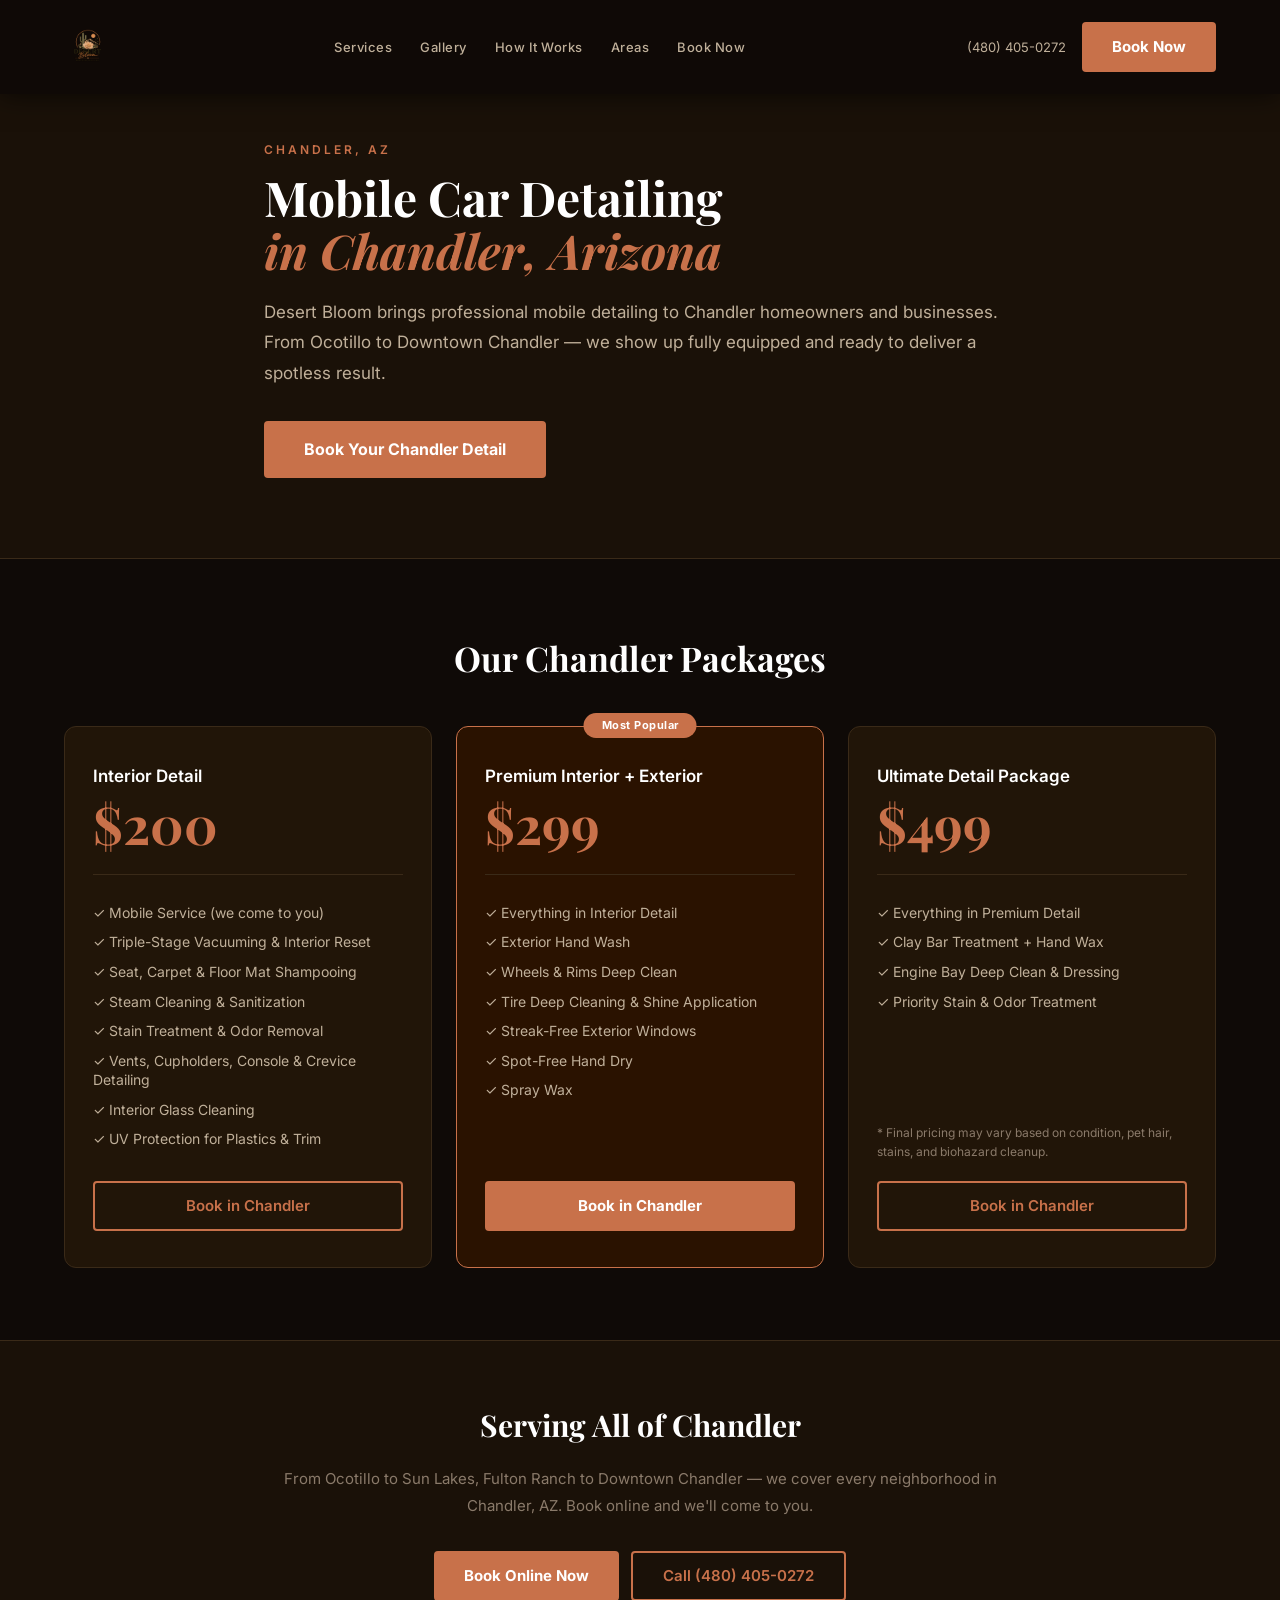
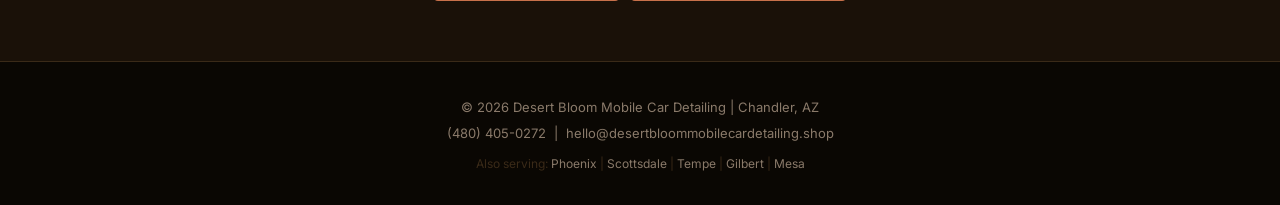
==== commit 06249c29: "Update domain to desertbloommobilecardetailing.shop Co-Authored-By: Claude Sonnet 4.6 <noreply@anthr" ====
--- a/chandler.html
+++ b/chandler.html
@@ -5,7 +5,7 @@
   <meta name="viewport" content="width=device-width, initial-scale=1.0">
   <title>Mobile Car Detailing Chandler AZ | Desert Bloom Mobile Car Detailing</title>
   <meta name="description" content="Mobile car detailing in Chandler, AZ. Desert Bloom comes to your home or office. Interior, Premium & Ceramic packages starting at $200. Book online today.">
-  <link rel="canonical" href="https://desertbloommobilecardetailing.com/chandler">
+  <link rel="canonical" href="https://desertbloommobilecardetailing.shop/chandler">
   <link rel="icon" type="image/png" href="logo.png">
   <link rel="preconnect" href="https://fonts.googleapis.com">
   <link rel="preconnect" href="https://fonts.gstatic.com" crossorigin>
@@ -17,8 +17,8 @@
     "@type": "LocalBusiness",
     "name": "Desert Bloom Mobile Car Detailing",
     "telephone": "+14804050272",
-    "email": "hello@desertbloommobilecardetailing.com",
-    "url": "https://desertbloommobilecardetailing.com/chandler",
+    "email": "hello@desertbloommobilecardetailing.shop",
+    "url": "https://desertbloommobilecardetailing.shop/chandler",
     "description": "Mobile car detailing serving Chandler, AZ. We come to you.",
     "address": { "@type": "PostalAddress", "addressLocality": "Chandler", "addressRegion": "AZ", "addressCountry": "US" },
     "areaServed": "Chandler"
@@ -124,7 +124,7 @@
     <p style="color:var(--gray);font-size:13px;line-height:2;">
       &copy; <span id="yr"></span> Desert Bloom Mobile Car Detailing | Chandler, AZ<br>
       <a href="tel:4804050272" style="color:var(--gray);text-decoration:none;">(480) 405-0272</a> &nbsp;|&nbsp;
-      <a href="mailto:hello@desertbloommobilecardetailing.com" style="color:var(--gray);text-decoration:none;">hello@desertbloommobilecardetailing.com</a>
+      <a href="mailto:hello@desertbloommobilecardetailing.shop" style="color:var(--gray);text-decoration:none;">hello@desertbloommobilecardetailing.shop</a>
     </p>
     <p style="color:var(--border);font-size:12px;margin-top:8px;">
       Also serving: <a href="/phoenix" style="color:var(--gray);text-decoration:none;">Phoenix</a> |
